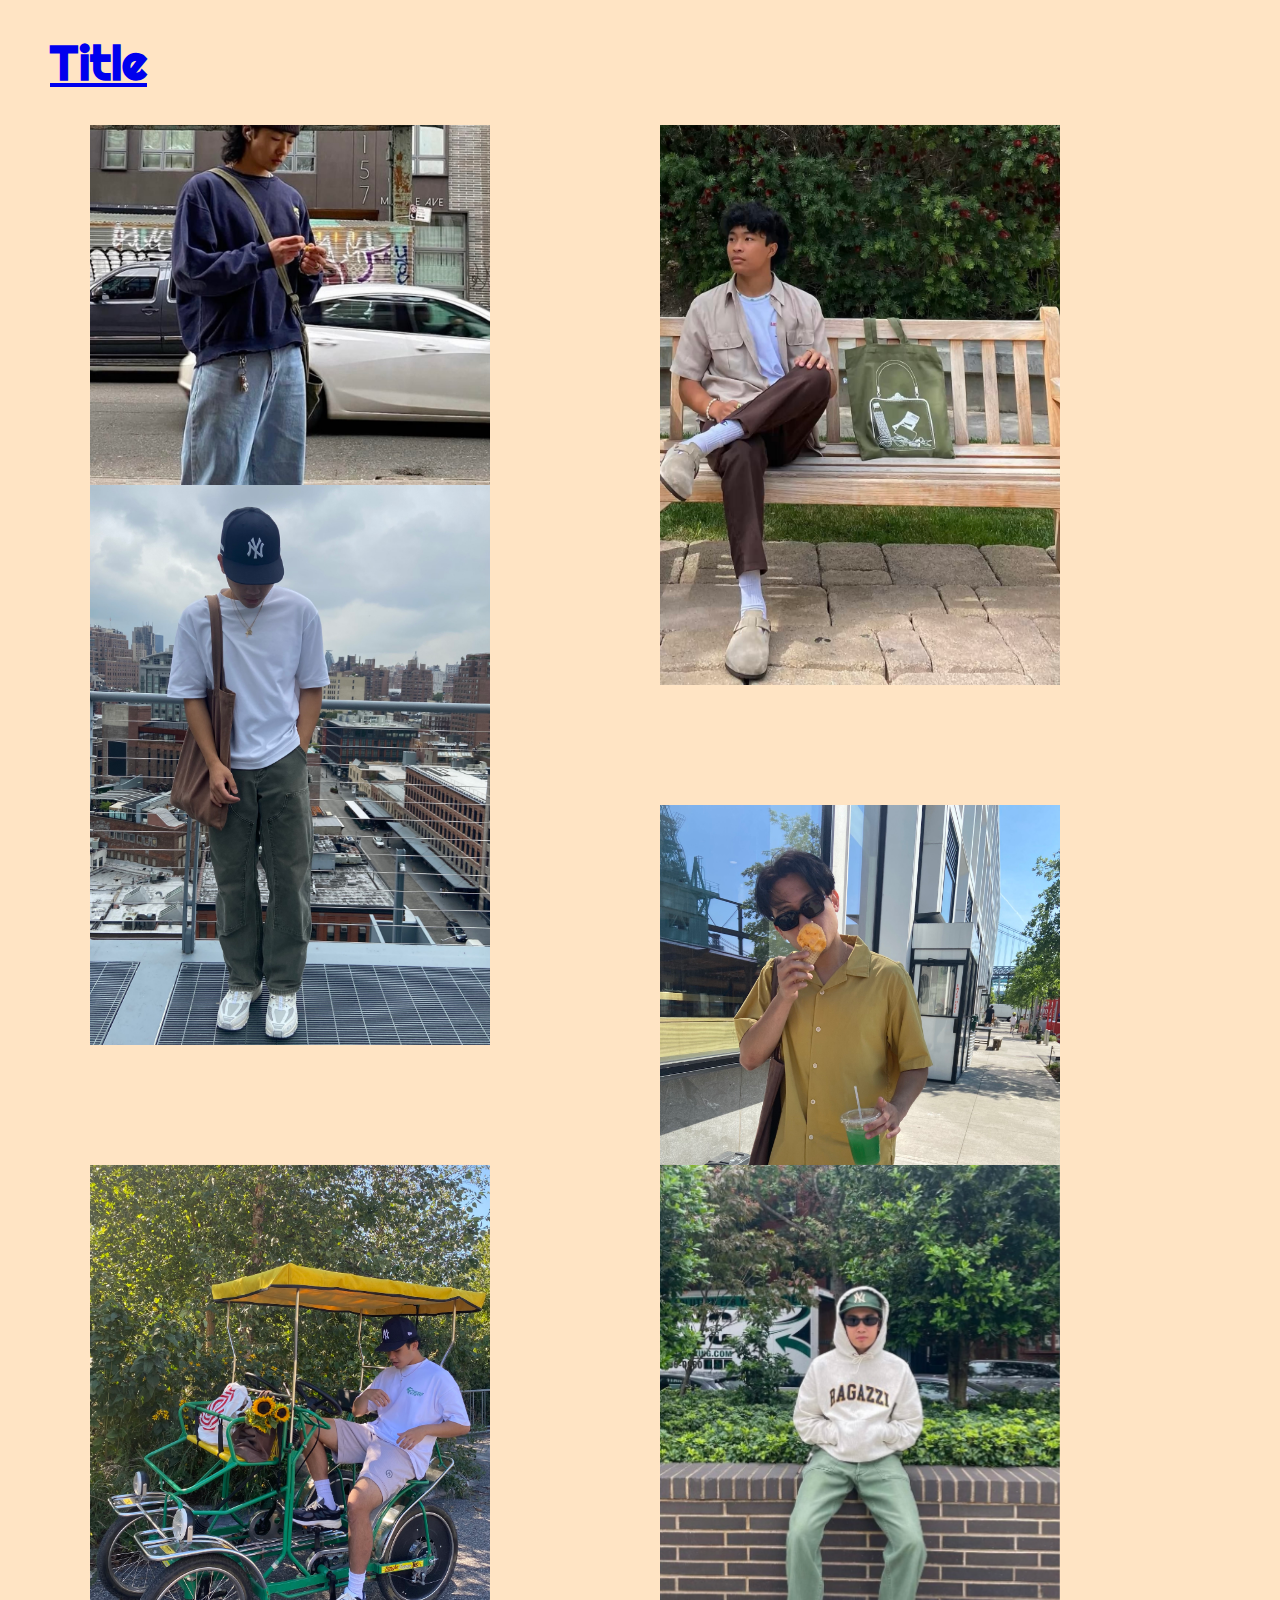
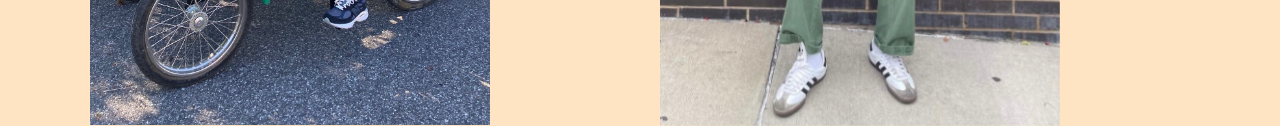
==== index.html @ a53ea56d "Add files via upload" ====
<!DOCTYPE html>
<html lang="en">
<head>
	<meta charset="UTF-8">
	<meta name="viewport" content="width=device-width, initial-scale=1.0">
	<title>Image Hover Text Effect with HTML & CSS</title>
	<link rel="stylesheet" href="style.css">

    <link rel="preconnect" href="https://fonts.googleapis.com">
    <link rel="preconnect" href="https://fonts.gstatic.com" crossorigin>
    <link href="https://fonts.googleapis.com/css2?family=Josefin+Sans:wght@100&family=Quicksand:wght@300&family=Righteous&display=swap" rel="stylesheet">
</head>
<body>
   <a href="index.html"><h1>Title</h1></a>


	<!-- <div class="image">
		<img class="image__img" src="img/fit1.jpeg" alt="Bricks">
		<div class="image__overlay image__overlay--blur">
			<div class="image__title">Loafers</div>
			<p class="image__description">
				Here we have a brick wall.
			</p>
		</div>
	</div>
    <div class="image">
		<img class="image__img" src="img/fit2.jpeg" alt="Bricks">
		<div class="image__overlay image__overlay--blur">
			<div class="image__title">Birks</div>
			<p class="image__description">
				Here we have a brick wall.
			</p>
		</div>
	</div>
    <div class="image">
		<img class="image__img" src="img/fit3.jpeg" alt="Bricks">
		<div class="image__overlay image__overlay--blur">
			<div class="image__title">Sambas</div>
			<p class="image__description">
				Here we have a brick wall.
			</p>
		</div>
	</div> -->


    <ul>
        <li>
            <div class="image">
                <a href="loafer.html"><img class="image__img" src="img/loafers.jpg" alt="Loafers">
                <div class="image__overlay image__overlay--blur">
                    <div class="image__title">Loafers</div>
                    <p class="image__description">
                        Lorem ipsum dolor sit amet, consectetur adipiscing elit, sed do eiusmod tempor incididunt ut labore et dolore magna aliqua.
                    </p>
                </div>
            </div>
        </li>

        <li>
            <div class="image">
                <a href="birk.html"><img class="image__img" src="img/birks.jpg" alt="Birks">
                <div class="image__overlay image__overlay--blur">
                    <div class="image__title">Birkenstock Bostons</div>
                    <p class="image__description">
                        Lorem ipsum dolor sit amet, consectetur adipiscing elit, sed do eiusmod tempor incididunt ut labore et dolore magna aliqua.
                    </p>
                </div>
            </div>
        </li>

        <li>
            <div class="image">
                <a href="hike.html"><img class="image__img" src="img/hiking.jpg" alt="Hiking Shoes">
                <div class="image__overlay image__overlay--blur">
                    <div class="image__title">Hiking Shoes</div>
                    <p class="image__description">
                        Lorem ipsum dolor sit amet, consectetur adipiscing elit, sed do eiusmod tempor incididunt ut labore et dolore magna aliqua.
                    </p>
                </div>
            </div>
        </li>

        <li>
            <div class="image2">
                <a href="camp.html"><img class="image__img" src="img/camp.jpg" alt="Camp Collar">
                <div class="image__overlay image__overlay--blur">
                    <div class="image__title">Camp Collar Shirts</div>
                    <p class="image__description">
                        Lorem ipsum dolor sit amet, consectetur adipiscing elit, sed do eiusmod tempor incididunt ut labore et dolore magna aliqua.
                    </p>
                </div>
            </div>
        </li>

        <li>
            <div class="image2">
                <a href="newb.html"><img class="image__img" src="img/nb.jpg" alt="Newbies">
                <div class="image__overlay image__overlay--blur">
                    <div class="image__title">New Balance 990</div>
                    <p class="image__description">
                        Lorem ipsum dolor sit amet, consectetur adipiscing elit, sed do eiusmod tempor incididunt ut labore et dolore magna aliqua.
                    </p>
                </div>
            </div>
        </li>

        <li>
            <div class="image2">
                <a href="samba.html"><img class="image__img" src="img/samba.jpg" alt="Sambas">
                <div class="image__overlay image__overlay--blur">
                    <div class="image__title">Adidas Samba</div>
                    <p class="image__description">
                        Lorem ipsum dolor sit amet, consectetur adipiscing elit, sed do eiusmod tempor incididunt ut labore et dolore magna aliqua.
                    </p>
                </div>
            </div>
        </li>
    </ul>
</body>
</html>
---- style.css ----
.image {
	position: relative;
	width: 400px;
}

.image2 {
	position: relative;
	width: 400px;
    margin-top: 20rem;
}

.image__img {
    position: relative;
	display: block;
	width: 100%;
}

.image__overlay {
	position: absolute;
	top: 0;
	left: 0;
	width: 100%;
	height: 100%;
	background: rgba(0, 0, 0, 0.6);
	color: #ffffff;
	font-family: 'Quicksand', sans-serif;
	display: flex;
	flex-direction: column;
	align-items: center;
	justify-content: center;
	opacity: 0;
	transition: opacity 0.25s;
}

.image__overlay--blur {
	backdrop-filter: blur(5px);
}

/* .image__overlay--primary {
	background: #009578;
} */

.image__overlay>* {
	transform: translateY(20px);
	transition: transform 0.25s;
}

.image__overlay:hover {
	opacity: 1;
}

.image__overlay:hover>* {
	transform: translateY(0);
}

.image__title {
	font-size: 2em;
	font-weight: bold;
    font-family: 'Josefin Sans', sans-serif;
}

.image__description {
	font-size: 1.25em;
	margin-top: 0.25em;
    font-family: 'Quicksand', sans-serif;
    text-align: center;
}



ul {
    display: flex;
    flex-wrap: wrap;
    list-style-type: none;
}
  
li {
    height: 40vh;
    flex-grow: 1;
}
  
img {
    max-height: 100%;
    min-width: 100%;
    object-fit: cover;
    vertical-align: bottom;
}


body {
    background-color: bisque;
    margin-left: 50px;
    margin-right: 50px;
}
h1{
    font-family: 'Righteous', cursive;
    font-size: 48px;
}
h2{
    font-family: 'Josefin Sans', sans-serif;
    font-size: 32px;
}
p{
    font-family: 'Quicksand', sans-serif;
    font-size: 24px;
}
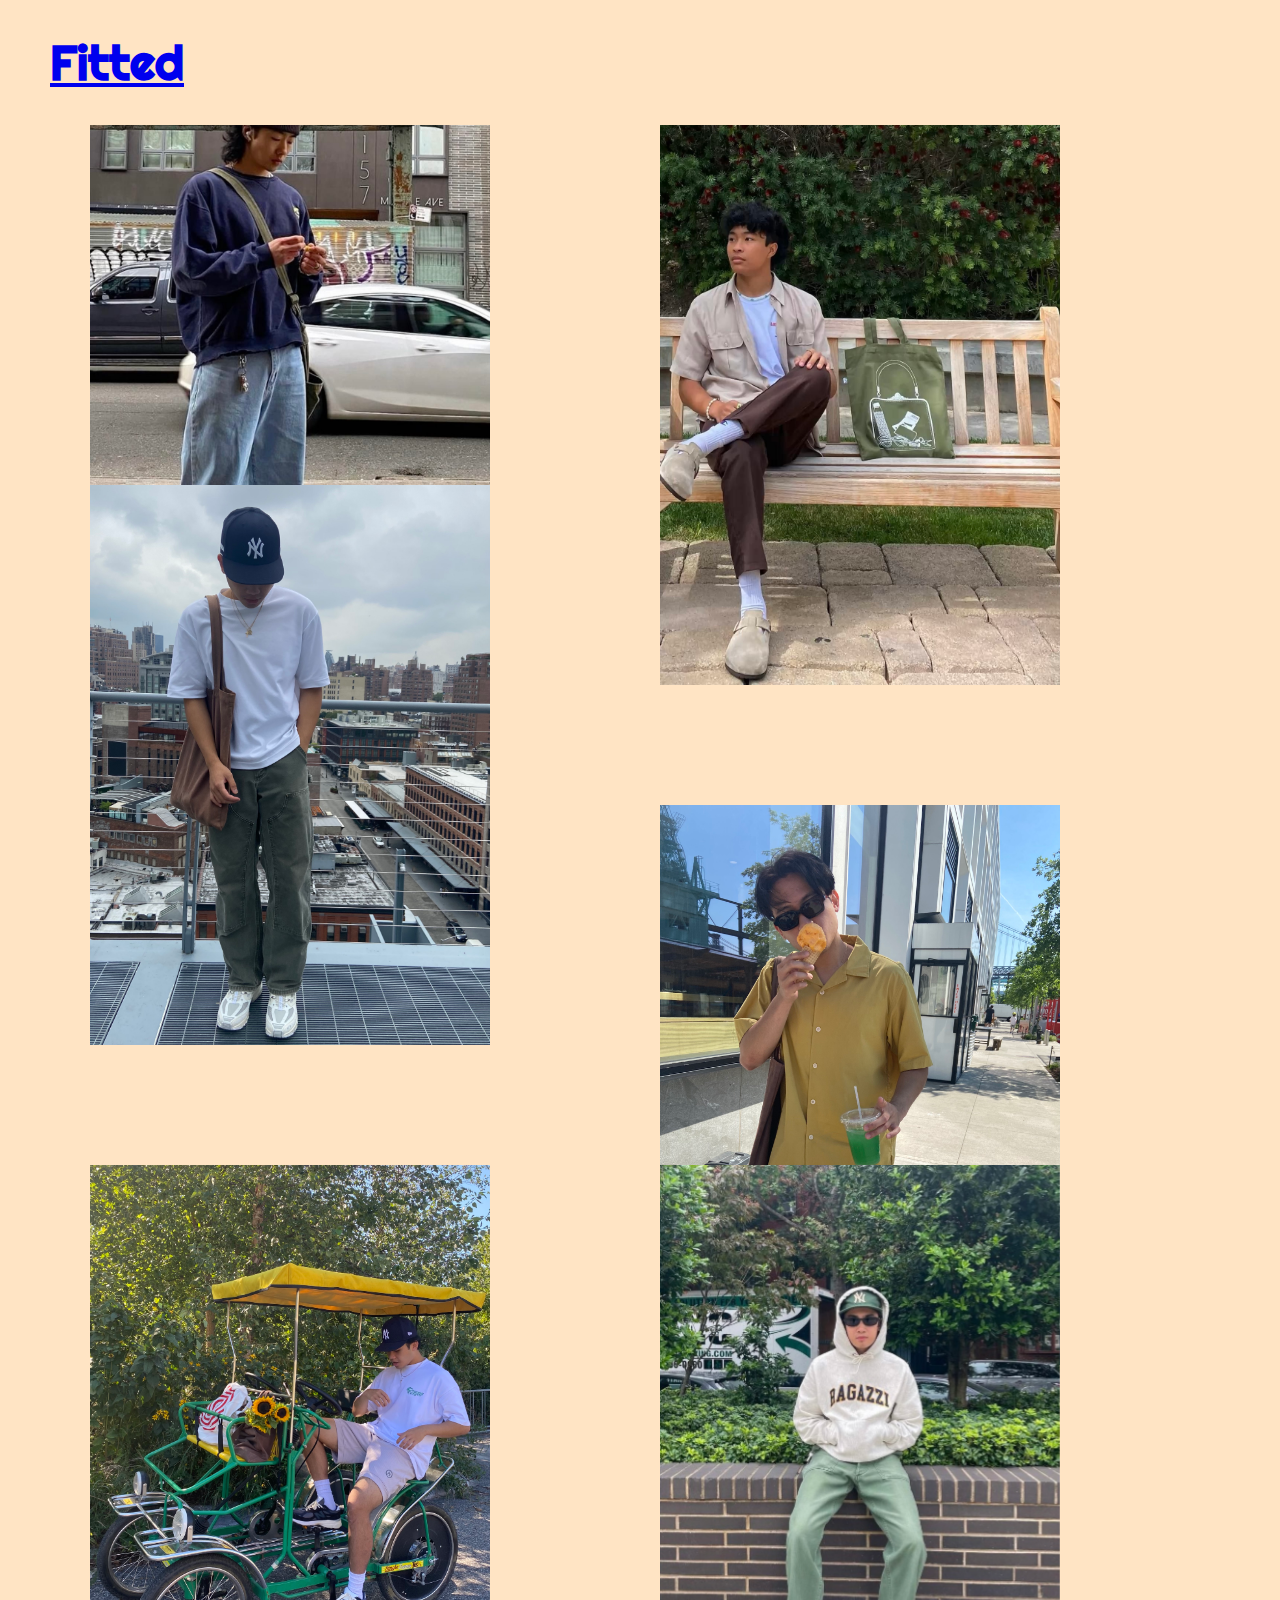
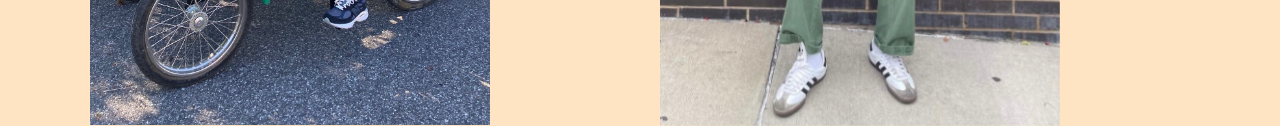
==== commit 582df533: "Add files via upload" ====
--- a/index.html
+++ b/index.html
@@ -3,7 +3,7 @@
 <head>
 	<meta charset="UTF-8">
 	<meta name="viewport" content="width=device-width, initial-scale=1.0">
-	<title>Image Hover Text Effect with HTML & CSS</title>
+	<title>Fitted</title>
 	<link rel="stylesheet" href="style.css">
 
     <link rel="preconnect" href="https://fonts.googleapis.com">
@@ -11,37 +11,7 @@
     <link href="https://fonts.googleapis.com/css2?family=Josefin+Sans:wght@100&family=Quicksand:wght@300&family=Righteous&display=swap" rel="stylesheet">
 </head>
 <body>
-   <a href="index.html"><h1>Title</h1></a>
-
-
-	<!-- <div class="image">
-		<img class="image__img" src="img/fit1.jpeg" alt="Bricks">
-		<div class="image__overlay image__overlay--blur">
-			<div class="image__title">Loafers</div>
-			<p class="image__description">
-				Here we have a brick wall.
-			</p>
-		</div>
-	</div>
-    <div class="image">
-		<img class="image__img" src="img/fit2.jpeg" alt="Bricks">
-		<div class="image__overlay image__overlay--blur">
-			<div class="image__title">Birks</div>
-			<p class="image__description">
-				Here we have a brick wall.
-			</p>
-		</div>
-	</div>
-    <div class="image">
-		<img class="image__img" src="img/fit3.jpeg" alt="Bricks">
-		<div class="image__overlay image__overlay--blur">
-			<div class="image__title">Sambas</div>
-			<p class="image__description">
-				Here we have a brick wall.
-			</p>
-		</div>
-	</div> -->
-
+   <a href="index.html"><h1>Fitted</h1></a>
 
     <ul>
         <li>
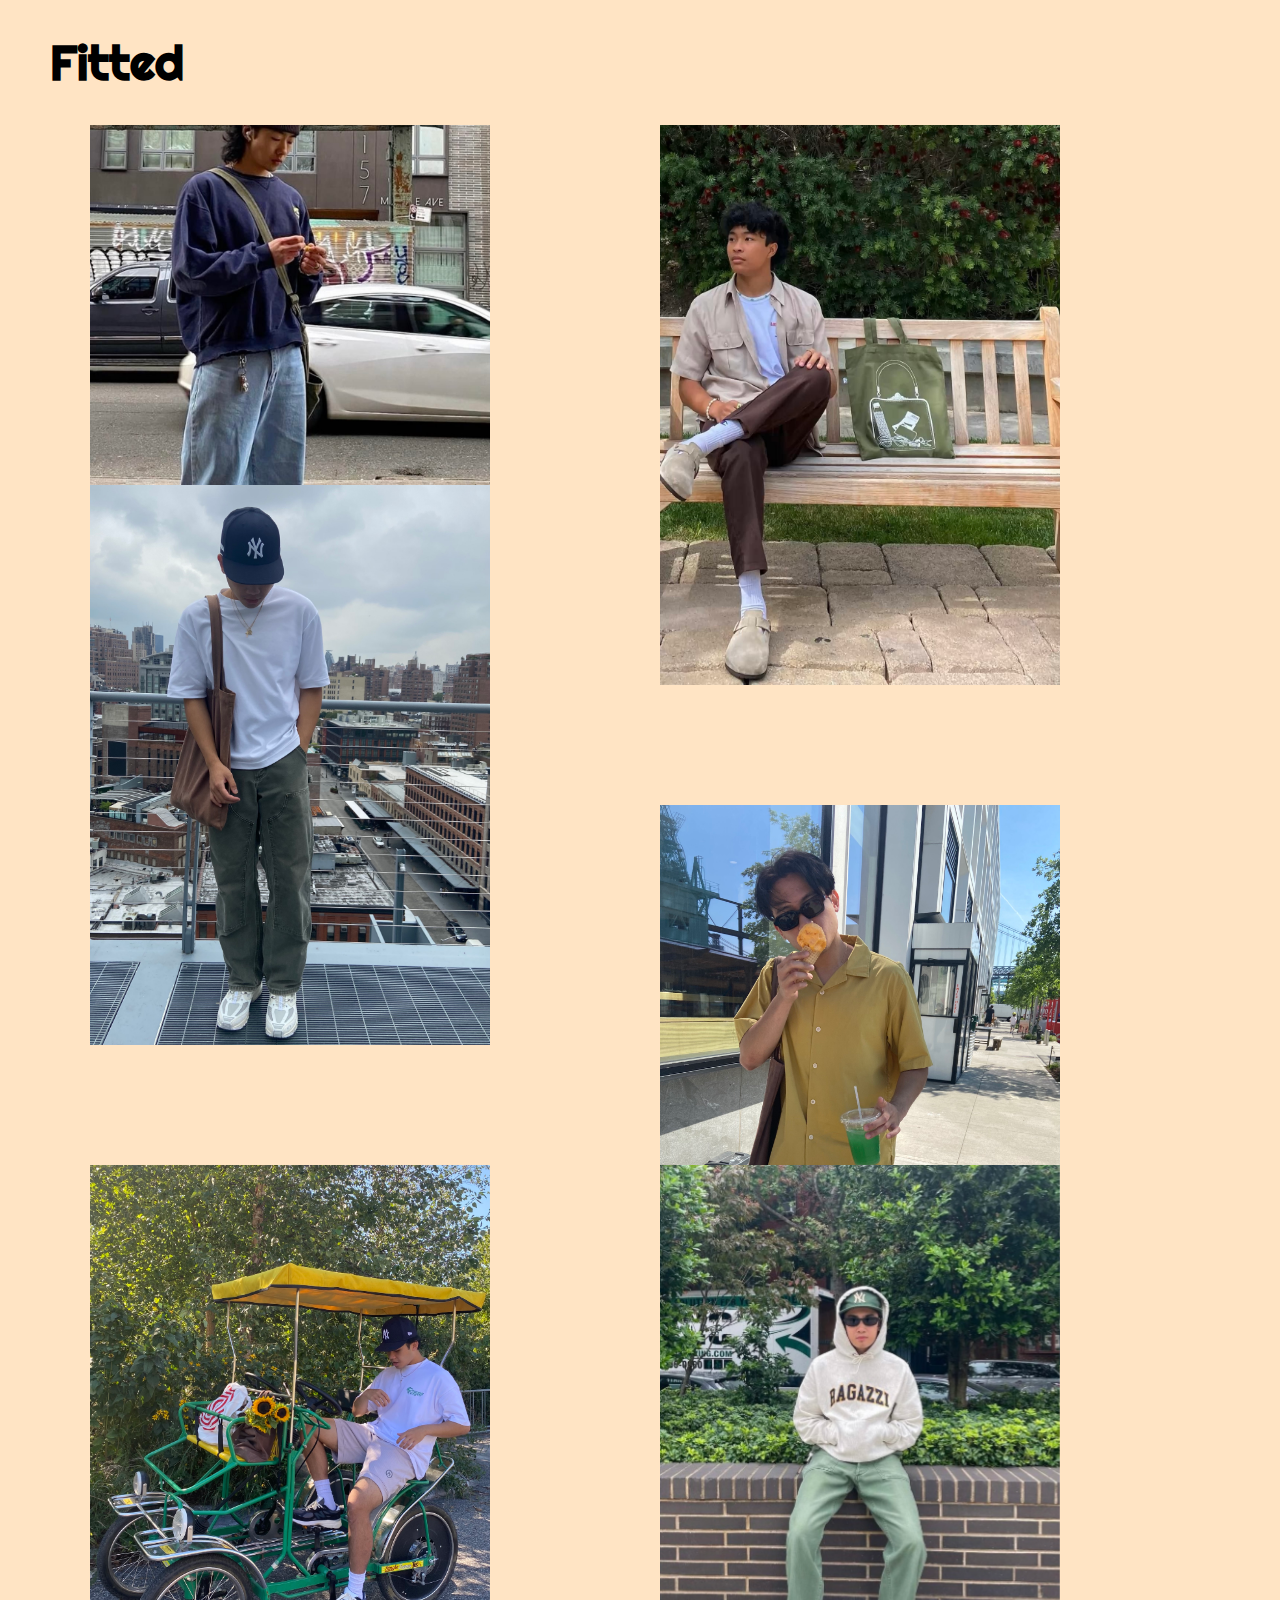
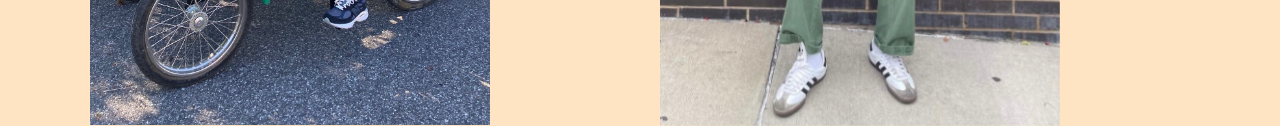
==== commit 321fb2bc: "Add files via upload" ====
--- a/index.html
+++ b/index.html
@@ -20,7 +20,7 @@
                 <div class="image__overlay image__overlay--blur">
                     <div class="image__title">Loafers</div>
                     <p class="image__description">
-                        Lorem ipsum dolor sit amet, consectetur adipiscing elit, sed do eiusmod tempor incididunt ut labore et dolore magna aliqua.
+                        Loafers are shoes that do not utilize a lacing or fastening system and are instead simply slipped on the foot.
                     </p>
                 </div>
             </div>
@@ -32,8 +32,7 @@
                 <div class="image__overlay image__overlay--blur">
                     <div class="image__title">Birkenstock Bostons</div>
                     <p class="image__description">
-                        Lorem ipsum dolor sit amet, consectetur adipiscing elit, sed do eiusmod tempor incididunt ut labore et dolore magna aliqua.
-                    </p>
+                        This exceptionally cozy version of the Boston clog, a classic BIRKENSTOCK model, is made of real, very high-quality suede. The natural lambskin footbed lining and strap lining exudes style and keeps feet warm. The perfect shoe for cozy winter evenings by an open fire!                    </p>
                 </div>
             </div>
         </li>
@@ -44,8 +43,7 @@
                 <div class="image__overlay image__overlay--blur">
                     <div class="image__title">Hiking Shoes</div>
                     <p class="image__description">
-                        Lorem ipsum dolor sit amet, consectetur adipiscing elit, sed do eiusmod tempor incididunt ut labore et dolore magna aliqua.
-                    </p>
+                        Hiking shoes take the best elements of hiking boots and trail runners and combine them into one.</p>
                 </div>
             </div>
         </li>
@@ -56,8 +54,7 @@
                 <div class="image__overlay image__overlay--blur">
                     <div class="image__title">Camp Collar Shirts</div>
                     <p class="image__description">
-                        Lorem ipsum dolor sit amet, consectetur adipiscing elit, sed do eiusmod tempor incididunt ut labore et dolore magna aliqua.
-                    </p>
+                        Known sometimes as a Cuban shirt or pyjama collar, the camp collar shirt has a long history that places it right in the middle of essential summer style today.                     </p>
                 </div>
             </div>
         </li>
@@ -68,8 +65,7 @@
                 <div class="image__overlay image__overlay--blur">
                     <div class="image__title">New Balance 990</div>
                     <p class="image__description">
-                        Lorem ipsum dolor sit amet, consectetur adipiscing elit, sed do eiusmod tempor incididunt ut labore et dolore magna aliqua.
-                    </p>
+                        The New Balance 990 series has been the brand’s pinnacle product since its introduction in 1982. Conceived as an uncompromising running shoe with absolutely no compromises, the line has gradually transformed into a street favourite thanks to its Made in USA quality and premium materials.                    </p>
                 </div>
             </div>
         </li>
@@ -80,8 +76,7 @@
                 <div class="image__overlay image__overlay--blur">
                     <div class="image__title">Adidas Samba</div>
                     <p class="image__description">
-                        Lorem ipsum dolor sit amet, consectetur adipiscing elit, sed do eiusmod tempor incididunt ut labore et dolore magna aliqua.
-                    </p>
+                        Born on the indoor soccer field, adidas Samba shoes are a timeless silhouette that's made its way into streetwear.                    </p>
                 </div>
             </div>
         </li>
--- a/style.css
+++ b/style.css
@@ -95,6 +95,7 @@
 h1{
     font-family: 'Righteous', cursive;
     font-size: 48px;
+	color: black;
 }
 h2{
     font-family: 'Josefin Sans', sans-serif;
@@ -103,4 +104,13 @@
 p{
     font-family: 'Quicksand', sans-serif;
     font-size: 24px;
+}
+
+a:visited { text-decoration: none;
+}
+a:link { text-decoration: none;
+}
+a:hover { text-decoration: none;
+}
+a:active { text-decoration: none;
 }